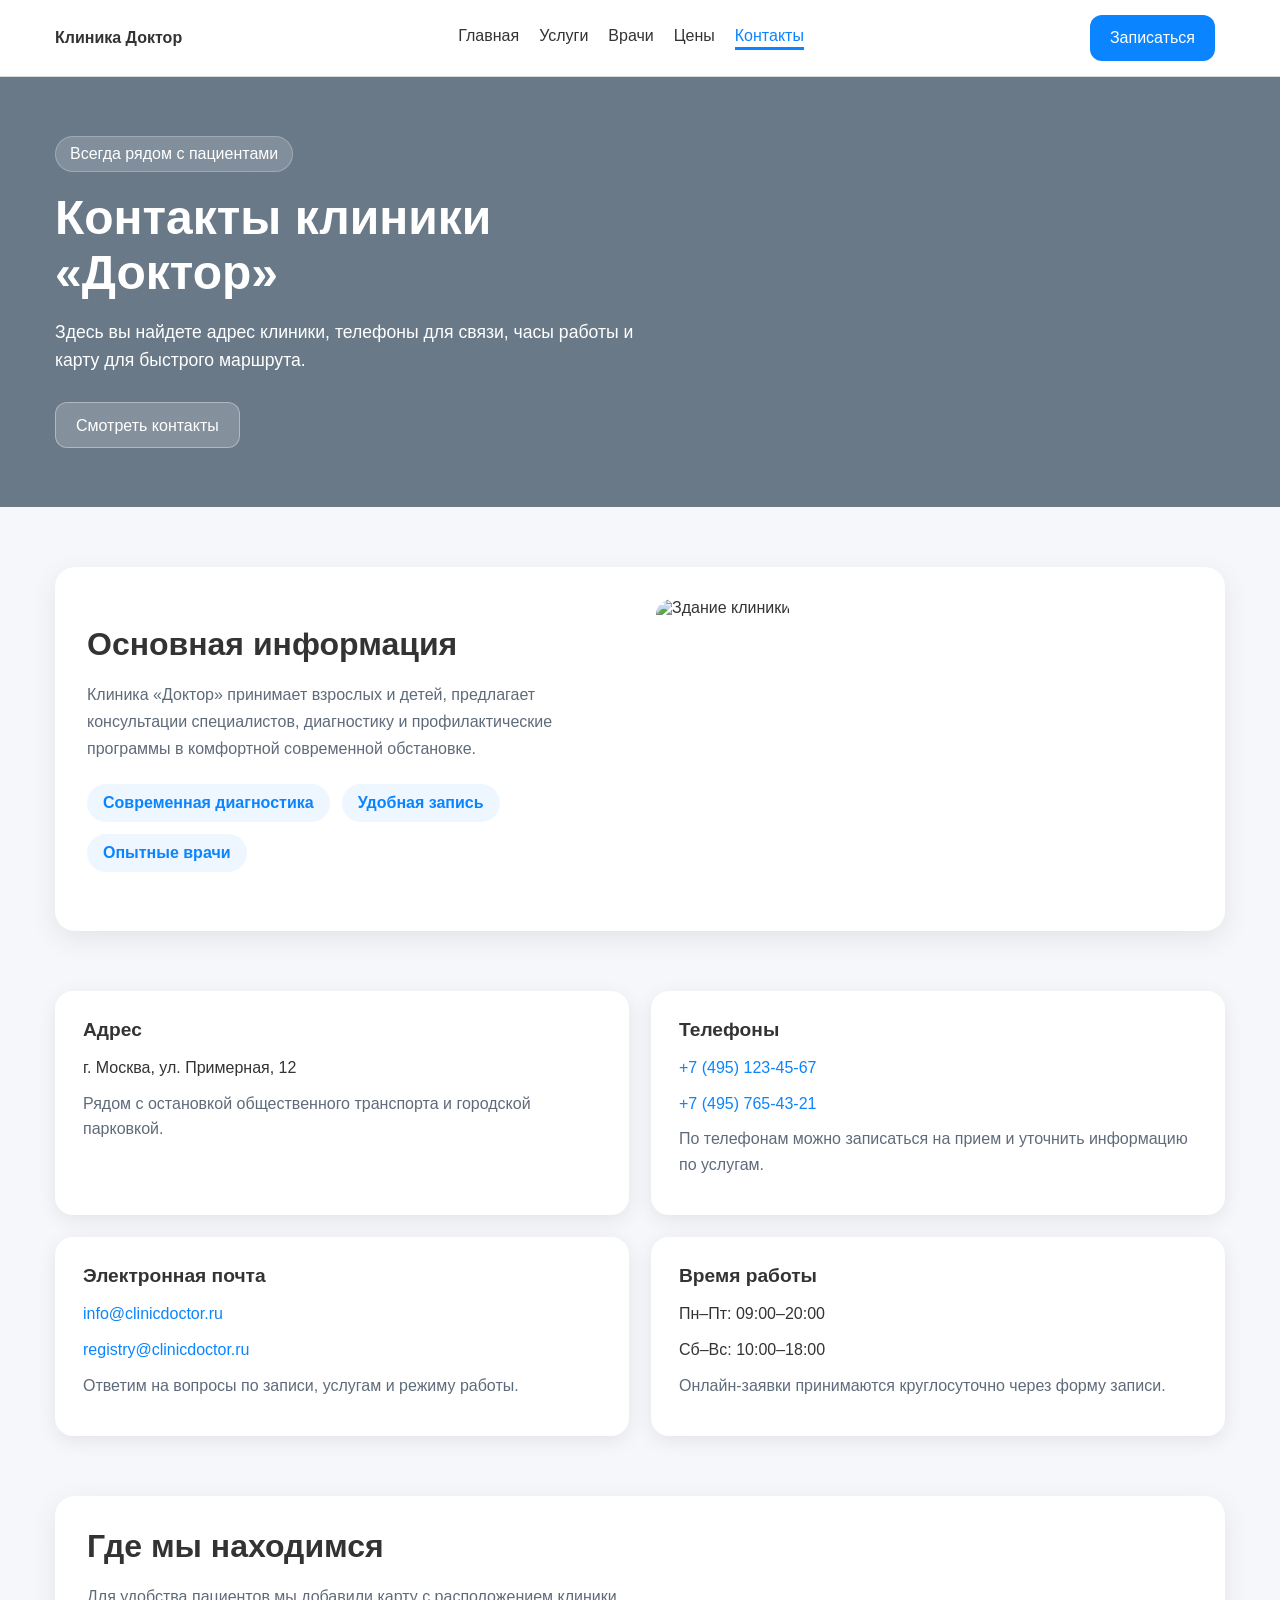
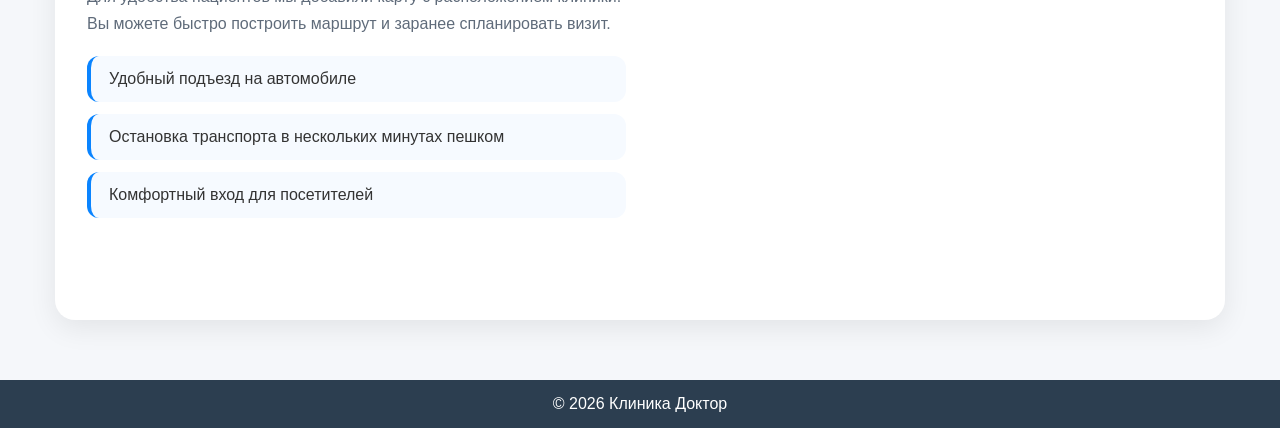
==== contacts.html @ b731447a "Add files via upload" ====
<!DOCTYPE html>
<html lang="ru">
<head>
    <meta charset="UTF-8">
    <meta name="viewport" content="width=device-width, initial-scale=1.0">
    <title>Контакты — Клиника Доктор</title>
    <link rel="stylesheet" href="contacts.css">
    <link rel="stylesheet" href="account-ui.css?v=5">
</head>
<body>

<header class="header">
    <div class="container nav">
        <a href="index.html" class="logo">Клиника Доктор</a>
        <nav class="menu">
            <a href="index.html">Главная</a>
            <a href="services.html">Услуги</a>
            <a href="doctors.html">Врачи</a>
            <a href="prices.html">Цены</a>
            <a href="contacts.html" class="active">Контакты</a>
        </nav>
        <a href="auth.html#register" class="btn primary">Записаться</a>
    </div>
</header>

<section class="hero contacts-hero">
    <div class="container hero-content">
        <div class="hero-text">
            <span class="hero-badge">Всегда рядом с пациентами</span>
            <h1>Контакты клиники «Доктор»</h1>
            <p>Здесь вы найдете адрес клиники, телефоны для связи, часы работы и карту для быстрого маршрута.</p>
            <a href="#contact-info" class="btn glass">Смотреть контакты</a>
        </div>
    </div>
</section>

<section class="container contact-overview" id="contact-info">
    <div class="contact-card intro-card">
        <div class="intro-text">
            <h2 class="section-title">Основная информация</h2>
            <p>Клиника «Доктор» принимает взрослых и детей, предлагает консультации специалистов, диагностику и профилактические программы в комфортной современной обстановке.</p>
            <div class="contact-tags">
                <span>Современная диагностика</span>
                <span>Удобная запись</span>
                <span>Опытные врачи</span>
            </div>
        </div>
        <div class="intro-image">
            <img src="foto/bolnica.jpg" alt="Здание клиники">
        </div>
    </div>
</section>

<section class="container contact-details">
    <div class="details-grid">
        <article class="detail-card">
            <h3>Адрес</h3>
            <p>г. Москва, ул. Примерная, 12</p>
            <p class="detail-note">Рядом с остановкой общественного транспорта и городской парковкой.</p>
        </article>

        <article class="detail-card">
            <h3>Телефоны</h3>
            <p><a href="tel:+74951234567">+7 (495) 123-45-67</a></p>
            <p><a href="tel:+74957654321">+7 (495) 765-43-21</a></p>
            <p class="detail-note">По телефонам можно записаться на прием и уточнить информацию по услугам.</p>
        </article>

        <article class="detail-card">
            <h3>Электронная почта</h3>
            <p><a href="mailto:info@clinicdoctor.ru">info@clinicdoctor.ru</a></p>
            <p><a href="mailto:registry@clinicdoctor.ru">registry@clinicdoctor.ru</a></p>
            <p class="detail-note">Ответим на вопросы по записи, услугам и режиму работы.</p>
        </article>

        <article class="detail-card">
            <h3>Время работы</h3>
            <p>Пн–Пт: 09:00–20:00</p>
            <p>Сб–Вс: 10:00–18:00</p>
            <p class="detail-note">Онлайн-заявки принимаются круглосуточно через форму записи.</p>
        </article>
    </div>
</section>

<section class="container map-section">
    <div class="map-card">
        <div class="map-info">
            <h2 class="section-title">Где мы находимся</h2>
            <p>Для удобства пациентов мы добавили карту с расположением клиники. Вы можете быстро построить маршрут и заранее спланировать визит.</p>
            <ul class="map-points">
                <li>Удобный подъезд на автомобиле</li>
                <li>Остановка транспорта в нескольких минутах пешком</li>
                <li>Комфортный вход для посетителей</li>
            </ul>
        </div>
        <div class="map-frame">
            <iframe
                src="https://www.google.com/maps/embed?pb=!1m18!1m12!1m3!1d2244.501698583633!2d37.618423!3d55.751244!2m3!1f0!2f0!3f0!3m2!1i1024!2i768!4f13.1!3m3!1m2!1s0x46b54a5a5f2959b7%3A0x51a8c6de3b7a3f60!2z0JzQvtGB0LrQstCwLCDQmtGA0LDRgdC90LDRjyDQv9C70L7RidCw0LTRjA!5e0!3m2!1sru!2sru!4v1713350400000!5m2!1sru!2sru"
                width="100%"
                height="100%"
                style="border: 0;"
                allowfullscreen=""
                loading="lazy"
                referrerpolicy="no-referrer-when-downgrade"></iframe>
        </div>
    </div>
</section>

<footer class="footer">
    <div class="container">
        <p>© 2026 Клиника Доктор</p>
    </div>
</footer>

<script>
const links = document.querySelectorAll('.menu a');
links.forEach(link => {
    if (link.href === window.location.href) {
        link.classList.add('active');
    }
});
</script>
<script src="account-ui.js?v=5"></script>

</body>
</html>
---- contacts.css ----
* {
    margin: 0;
    padding: 0;
    box-sizing: border-box;
    font-family: Arial, sans-serif;
}

body {
    background: #f5f7fa;
    color: #333;
}

.container {
    max-width: 1200px;
    margin: auto;
    padding: 0 15px;
}

.header {
    background: white;
    padding: 15px 0;
    border-bottom: 1px solid #ddd;
}

.nav {
    display: flex;
    justify-content: space-between;
    align-items: center;
    gap: 20px;
}

.menu {
    display: flex;
    flex-wrap: wrap;
    margin: 0 auto;
}

.nav a {
    margin: 0 10px;
    text-decoration: none;
    color: #333;
    transition: 0.3s;
}

.nav a:hover {
    color: #0a84ff;
}

.nav a.active {
    color: #0a84ff;
    border-bottom: 3px solid #0a84ff;
    padding-bottom: 2px;
}

.logo {
    font-weight: bold;
}

.nav .logo {
    margin: 0;
    color: #333;
    text-decoration: none;
}

.btn {
    display: inline-flex;
    align-items: center;
    justify-content: center;
    padding: 12px 20px;
    border-radius: 12px;
    font-weight: 500;
    cursor: pointer;
    transition: all 0.25s ease;
    border: none;
    text-decoration: none;
    line-height: 1.2;
    text-align: center;
    min-height: 46px;
    white-space: nowrap;
}

.btn.primary {
    background: #0a84ff;
    color: white;
}

.btn.primary:hover {
    background: #339cff;
    transform: scale(1.05);
    box-shadow: 0 8px 20px rgba(10, 132, 255, 0.3);
}

.btn.glass {
    background: rgba(255, 255, 255, 0.18);
    color: white;
    border: 1px solid rgba(255, 255, 255, 0.35);
    backdrop-filter: blur(10px);
    -webkit-backdrop-filter: blur(10px);
}

.btn.glass:hover {
    transform: scale(1.05);
    background: rgba(255, 255, 255, 0.28);
    box-shadow: 0 8px 25px rgba(255, 255, 255, 0.18);
}

.contacts-hero {
    min-height: 430px;
    display: flex;
    align-items: center;
    color: white;
    background-image: linear-gradient(rgba(5, 30, 54, 0.58), rgba(5, 30, 54, 0.58)), url(foto/glav.png);
    background-size: cover;
    background-position: center;
}

.hero-content {
    width: 100%;
}

.hero-text {
    max-width: 620px;
}

.hero-text h1 {
    font-size: 3rem;
    line-height: 1.15;
    margin-bottom: 18px;
}

.hero-text p {
    font-size: 1.1rem;
    line-height: 1.6;
    margin-bottom: 28px;
}

.hero-badge {
    display: inline-block;
    margin-bottom: 18px;
    padding: 8px 14px;
    border-radius: 999px;
    background: rgba(255, 255, 255, 0.16);
    border: 1px solid rgba(255, 255, 255, 0.24);
}

.section-title {
    font-size: 2rem;
    margin-bottom: 18px;
}

.contact-overview,
.contact-details,
.map-section {
    margin: 60px auto;
}

.contact-card,
.map-card {
    background: white;
    border-radius: 20px;
    box-shadow: 0 8px 28px rgba(0, 0, 0, 0.08);
}

.intro-card {
    display: flex;
    align-items: center;
    gap: 32px;
    padding: 32px;
}

.intro-text,
.intro-image {
    flex: 1;
}

.intro-text p {
    line-height: 1.7;
    color: #5f6b7a;
}

.contact-tags {
    display: flex;
    flex-wrap: wrap;
    gap: 12px;
    margin-top: 22px;
}

.contact-tags span {
    padding: 10px 16px;
    border-radius: 999px;
    background: #eef6ff;
    color: #0a84ff;
    font-weight: 600;
}

.intro-image img {
    width: 100%;
    min-height: 300px;
    object-fit: cover;
    border-radius: 16px;
}

.details-grid {
    display: grid;
    grid-template-columns: repeat(2, 1fr);
    gap: 22px;
}

.detail-card {
    background: white;
    padding: 28px;
    border-radius: 18px;
    box-shadow: 0 5px 20px rgba(0, 0, 0, 0.08);
    transition: transform 0.3s ease, box-shadow 0.3s ease;
}

.detail-card:hover {
    transform: translateY(-5px);
    box-shadow: 0 12px 28px rgba(0, 0, 0, 0.12);
}

.detail-card h3 {
    margin-bottom: 14px;
    font-size: 1.2rem;
}

.detail-card p {
    margin-bottom: 10px;
    line-height: 1.6;
}

.detail-card a {
    color: #0a84ff;
    text-decoration: none;
}

.detail-card a:hover {
    text-decoration: underline;
}

.detail-note {
    color: #5f6b7a;
}

.map-card {
    display: flex;
    gap: 28px;
    padding: 32px;
}

.map-info,
.map-frame {
    flex: 1;
}

.map-info p {
    color: #5f6b7a;
    line-height: 1.7;
    margin-bottom: 18px;
}

.map-points {
    list-style: none;
}

.map-points li {
    margin-bottom: 12px;
    padding: 14px 18px;
    background: #f6faff;
    border-left: 4px solid #0a84ff;
    border-radius: 12px;
}

.map-frame {
    min-height: 360px;
    overflow: hidden;
    border-radius: 18px;
}

.footer {
    background: #2c3e50;
    color: white;
    text-align: center;
    padding: 15px;
    margin-top: 60px;
}

@media (max-width: 992px) {
    .intro-card,
    .map-card {
        flex-direction: column;
    }

    .details-grid {
        grid-template-columns: 1fr;
    }

    .hero-text h1 {
        font-size: 2.5rem;
    }
}

@media (max-width: 768px) {
    .nav {
        flex-direction: column;
    }

    .menu {
        justify-content: center;
    }

    .contacts-hero {
        min-height: 380px;
        text-align: center;
    }

    .hero-text {
        margin: 0 auto;
    }

    .hero-text h1 {
        font-size: 2rem;
    }

    .intro-card,
    .map-card,
    .detail-card {
        padding: 22px;
    }

    .btn.primary,
    .btn.glass {
        width: 100%;
    }
}
---- account-ui.css ----
.account-hidden {
    display: none !important;
}

.account-widget {
    position: relative;
    margin-left: auto;
}

.account-trigger {
    width: 52px;
    height: 52px;
    border: none;
    border-radius: 50%;
    background: linear-gradient(135deg, #0a84ff, #37b4ff);
    color: #fff;
    font-size: 1rem;
    font-weight: 700;
    cursor: pointer;
    box-shadow: 0 12px 30px rgba(10, 132, 255, 0.24);
    transition: transform 0.2s ease, box-shadow 0.2s ease;
}

.account-trigger:hover {
    transform: translateY(-2px);
    box-shadow: 0 16px 34px rgba(10, 132, 255, 0.3);
}

.account-trigger:focus-visible,
.account-action:focus-visible,
.account-logout:focus-visible,
.auth-form input:focus-visible {
    outline: 3px solid rgba(10, 132, 255, 0.22);
    outline-offset: 3px;
}

.account-panel {
    position: absolute;
    top: calc(100% + 14px);
    right: 0;
    width: min(360px, calc(100vw - 30px));
    background: #fff;
    border-radius: 20px;
    padding: 22px;
    box-shadow: 0 22px 50px rgba(15, 23, 42, 0.16);
    border: 1px solid rgba(148, 163, 184, 0.24);
    z-index: 30;
    display: none;
}

.account-panel.open {
    display: block;
}

.account-panel::before {
    content: "";
    position: absolute;
    top: -7px;
    right: 22px;
    width: 14px;
    height: 14px;
    background: #fff;
    border-left: 1px solid rgba(148, 163, 184, 0.24);
    border-top: 1px solid rgba(148, 163, 184, 0.24);
    transform: rotate(45deg);
}

.account-user {
    display: flex;
    align-items: center;
    gap: 14px;
    margin-bottom: 18px;
}

.account-avatar {
    width: 58px;
    height: 58px;
    border-radius: 18px;
    background: linear-gradient(135deg, #e0f2fe, #bae6fd);
    color: #0369a1;
    display: flex;
    align-items: center;
    justify-content: center;
    font-size: 1.2rem;
    font-weight: 700;
}

.account-user h3 {
    margin: 0 0 4px;
    font-size: 1.05rem;
}

.account-user p,
.account-caption,
.account-empty,
.auth-message {
    margin: 0;
    color: #64748b;
    line-height: 1.5;
}

.account-section-title {
    margin: 0 0 10px;
    font-size: 0.95rem;
    color: #0f172a;
}

.account-appointments {
    display: grid;
    gap: 10px;
    margin: 0 0 18px;
}

.account-appointment {
    padding: 12px 14px;
    border-radius: 14px;
    background: #f8fbff;
    border: 1px solid #dbeafe;
}

.account-appointment strong,
.account-appointment span {
    display: block;
}

.account-appointment strong {
    margin-bottom: 4px;
    color: #0f172a;
}

.account-appointment span {
    color: #64748b;
    font-size: 0.93rem;
}

.account-actions {
    display: flex;
    gap: 10px;
    align-items: center;
}

.account-action,
.account-logout {
    flex: 1;
    min-height: 44px;
    border-radius: 12px;
    font-weight: 600;
    cursor: pointer;
    text-decoration: none;
    display: inline-flex;
    align-items: center;
    justify-content: center;
}

.account-action {
    background: #f8fafc;
    color: #0f172a;
    border: 1px solid #cbd5e1;
    text-align: center;
    padding: 0 14px;
}

.account-logout {
    background: #eff6ff;
    color: #0a84ff;
    border: 1px solid #bfdbfe;
}

.account-toast {
    position: fixed;
    right: 20px;
    bottom: 20px;
    max-width: 320px;
    background: #0f172a;
    color: #fff;
    padding: 14px 16px;
    border-radius: 14px;
    box-shadow: 0 16px 38px rgba(15, 23, 42, 0.26);
    opacity: 0;
    transform: translateY(14px);
    pointer-events: none;
    transition: opacity 0.25s ease, transform 0.25s ease;
    z-index: 150;
}

.account-toast.error {
    background: #b91c1c;
}

.account-toast.show {
    opacity: 1;
    transform: translateY(0);
}

body.account-modal-open {
    overflow: hidden;
}

.auth-message {
    margin-top: 12px;
    font-size: 0.95rem;
}

.auth-message.success {
    color: #0f766e;
}

.auth-message.error {
    color: #b91c1c;
}

.appointment-form .auth-message.error {
    width: 100%;
    margin: 4px 0 0;
    padding: 12px 14px;
    border-radius: 12px;
    background: #fef2f2;
    border: 1px solid #fecaca;
    color: #991b1b;
    font-weight: 600;
}

.appointment-modal {
    position: fixed;
    inset: 0;
    display: none;
    z-index: 100;
}

.appointment-modal.open {
    display: block;
}

.appointment-modal__backdrop {
    position: absolute;
    inset: 0;
    background: rgba(15, 23, 42, 0.6);
    backdrop-filter: blur(4px);
}

.appointment-modal__dialog {
    position: relative;
    width: min(520px, calc(100vw - 30px));
    margin: 70px auto;
    background: #fff;
    border-radius: 24px;
    box-shadow: 0 24px 60px rgba(15, 23, 42, 0.25);
    overflow: hidden;
}

.appointment-modal__body {
    padding: 28px;
}

.appointment-modal__close {
    position: absolute;
    top: 16px;
    right: 16px;
    width: 40px;
    height: 40px;
    border: none;
    border-radius: 50%;
    background: #eff6ff;
    color: #0a84ff;
    font-size: 1.4rem;
    cursor: pointer;
}

.appointment-modal__eyebrow {
    margin-bottom: 8px;
    color: #0a84ff;
    font-weight: 700;
}

.appointment-modal__body h2 {
    margin: 0 0 10px;
    font-size: 1.8rem;
    color: #0f172a;
}

.appointment-modal__service {
    margin: 0 0 6px;
    font-size: 1.05rem;
    font-weight: 700;
    color: #0f172a;
}

.appointment-modal__subtitle {
    margin: 0 0 18px;
    color: #64748b;
    line-height: 1.6;
}

.appointment-form {
    display: grid;
    gap: 16px;
}

.appointment-form label {
    display: grid;
    gap: 8px;
}

.appointment-fixed {
    padding: 13px 16px;
    border: 1px solid #d7e3f3;
    border-radius: 14px;
    background: #f8fbff;
    color: #334155;
    font-weight: 600;
}

.appointment-form label.hidden {
    display: none;
}

.appointment-form span {
    font-size: 0.95rem;
    font-weight: 600;
    color: #425466;
}

.appointment-form input,
.appointment-form select,
.appointment-form textarea {
    width: 100%;
    border: 1px solid #d7e3f3;
    border-radius: 14px;
    padding: 14px 16px;
    font-size: 1rem;
    background: #fff;
    transition: border-color 0.25s ease, box-shadow 0.25s ease;
}

.appointment-form textarea {
    resize: vertical;
}

.appointment-form input:focus,
.appointment-form select:focus,
.appointment-form textarea:focus {
    outline: none;
    border-color: #0a84ff;
    box-shadow: 0 0 0 4px rgba(10, 132, 255, 0.14);
}

.profile-page {
    min-height: calc(100vh - 78px);
    padding: 42px 0 64px;
    background:
        radial-gradient(circle at top right, rgba(10, 132, 255, 0.1), transparent 30%),
        linear-gradient(180deg, #f8fbff 0%, #eef5fb 100%);
}

.profile-layout {
    display: grid;
    grid-template-columns: 340px 1fr;
    gap: 24px;
    align-items: start;
}

.profile-card,
.profile-section {
    background: rgba(255, 255, 255, 0.96);
    border-radius: 24px;
    padding: 28px;
    box-shadow: 0 18px 40px rgba(15, 23, 42, 0.08);
}

.profile-card h1,
.profile-section h2 {
    margin: 0 0 18px;
    color: #0f172a;
}

.profile-avatar {
    width: 78px;
    height: 78px;
    border-radius: 24px;
    background: linear-gradient(135deg, #0a84ff, #38bdf8);
    color: #fff;
    display: flex;
    align-items: center;
    justify-content: center;
    font-size: 1.7rem;
    font-weight: 700;
    margin-bottom: 18px;
}

.profile-details {
    display: grid;
    gap: 14px;
}

.profile-detail {
    padding: 14px 16px;
    border-radius: 16px;
    background: #f8fbff;
    border: 1px solid #dbeafe;
}

.profile-detail span {
    display: block;
    margin-bottom: 4px;
    font-size: 0.85rem;
    color: #64748b;
}

.profile-detail strong {
    color: #0f172a;
}

.profile-summary {
    display: grid;
    grid-template-columns: repeat(2, minmax(0, 1fr));
    gap: 18px;
    margin-bottom: 24px;
}

.profile-summary-card {
    padding: 18px;
    border-radius: 18px;
    background: #f8fbff;
    border: 1px solid #dbeafe;
}

.profile-summary-card span {
    display: block;
    margin-bottom: 6px;
    color: #64748b;
}

.profile-summary-card strong {
    font-size: 1.8rem;
    color: #0a84ff;
}

.profile-appointments {
    display: grid;
    gap: 16px;
}

.profile-appointment-card {
    display: flex;
    justify-content: space-between;
    gap: 18px;
    padding: 20px;
    border-radius: 20px;
    background: #f8fbff;
    border: 1px solid #dbeafe;
}

.profile-appointment-card h3 {
    margin: 8px 0;
    color: #0f172a;
}

.profile-appointment-card p {
    margin: 0;
    color: #64748b;
    line-height: 1.6;
}

.profile-appointment-date {
    color: #0a84ff !important;
    font-weight: 700;
}

.profile-appointment-price {
    margin-top: 8px !important;
    color: #0f172a !important;
    font-weight: 700;
}

.profile-appointment-note {
    margin-top: 10px !important;
}

.profile-cancel-btn {
    align-self: center;
    flex: 0 0 auto;
}

.appointment-actions {
    display: flex;
    align-items: center;
    justify-content: flex-end;
    flex-wrap: wrap;
    gap: 10px;
    min-width: 220px;
}

.appointment-status {
    display: inline-flex;
    width: fit-content;
    margin-top: 8px !important;
    padding: 6px 10px;
    border-radius: 999px;
    background: #e0f2fe;
    color: #0369a1 !important;
    font-weight: 700;
}

.profile-empty {
    padding: 28px;
    border-radius: 20px;
    background: #f8fbff;
    border: 1px dashed #bfdbfe;
    text-align: center;
}

.profile-empty h3 {
    margin: 0 0 10px;
}

.profile-empty p {
    margin: 0 0 18px;
}

@media (max-width: 768px) {
    .account-widget {
        margin-left: 0;
    }

    .account-panel {
        right: 50%;
        transform: translateX(50%);
    }

    .account-panel::before {
        right: 50%;
        transform: translateX(50%) rotate(45deg);
    }

    .account-actions {
        flex-direction: column;
    }

    .appointment-modal__dialog {
        margin: 24px auto;
    }

    .appointment-modal__body {
        padding: 22px;
    }

    .profile-layout {
        grid-template-columns: 1fr;
    }

    .profile-summary {
        grid-template-columns: 1fr;
    }

    .profile-appointment-card {
        flex-direction: column;
    }

    .appointment-actions {
        justify-content: stretch;
        min-width: 0;
    }

    .appointment-actions .btn,
    .appointment-actions .profile-cancel-btn {
        width: 100%;
    }
}
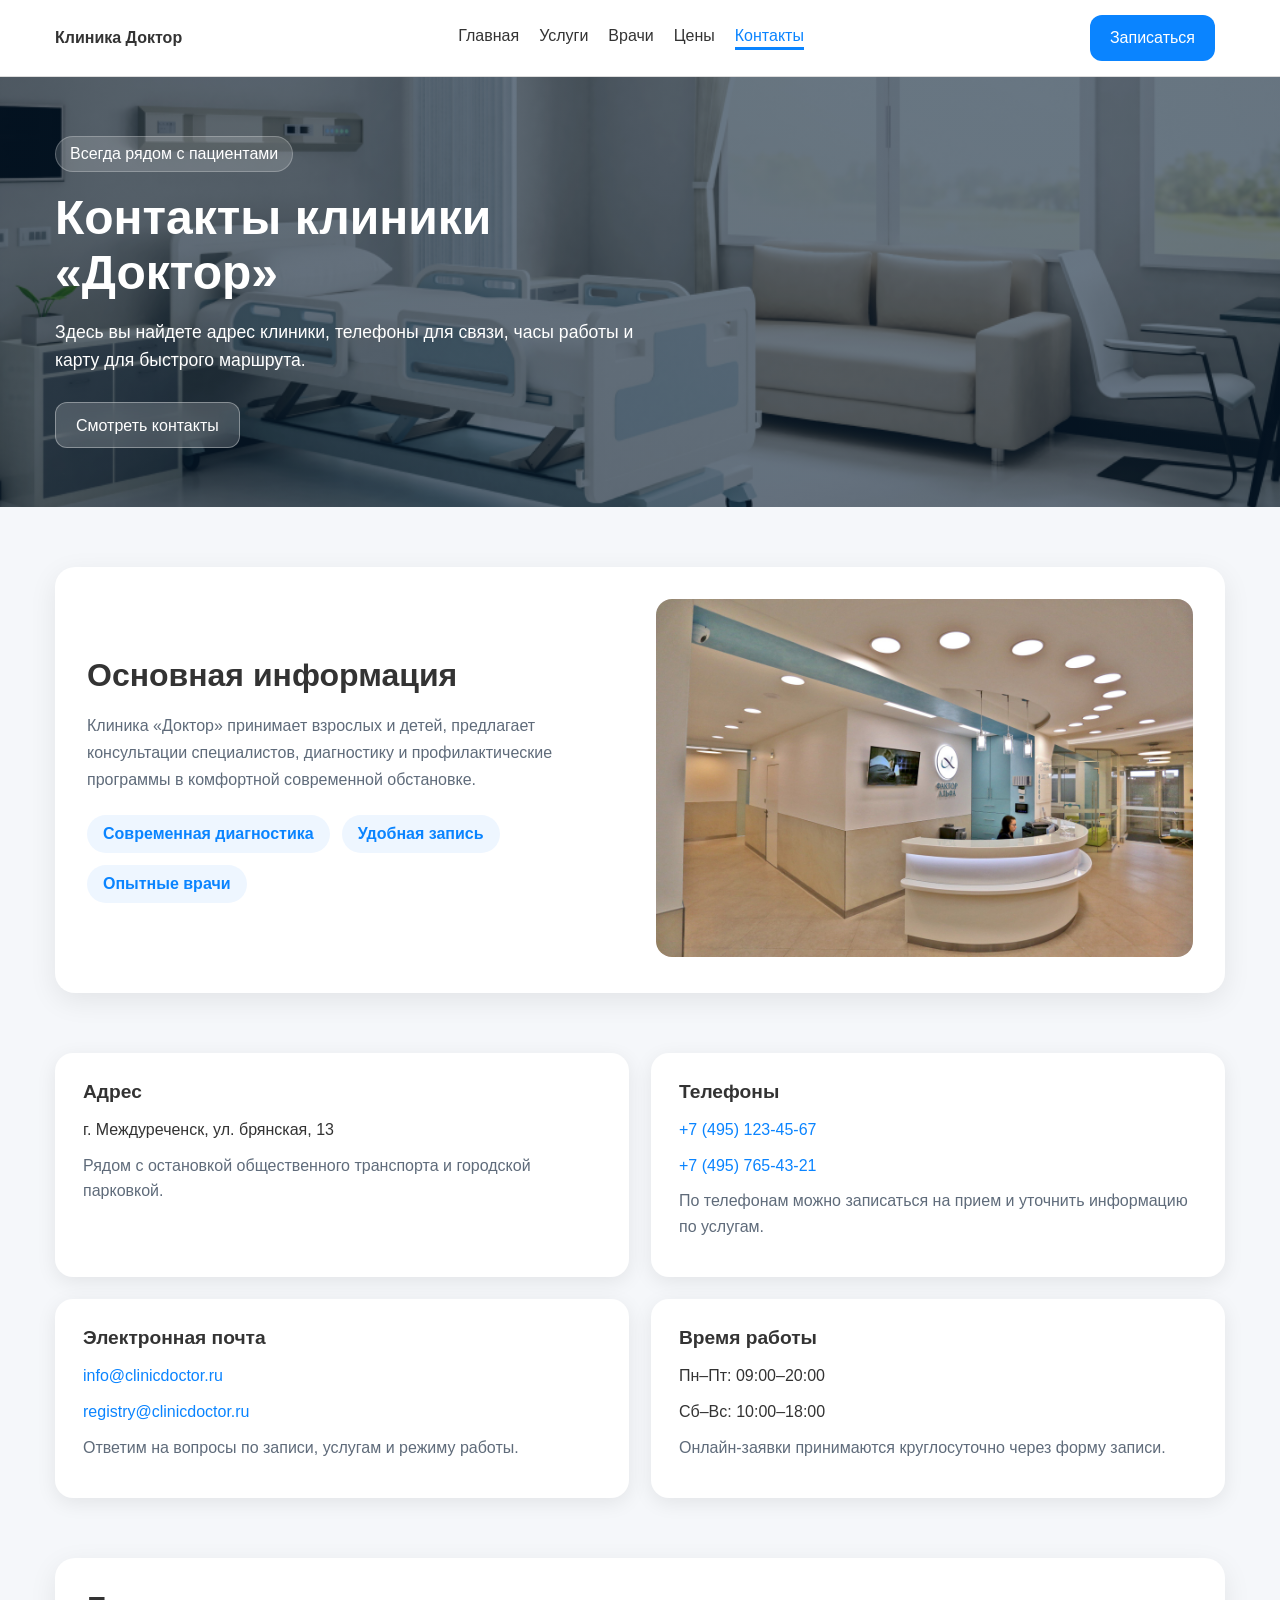
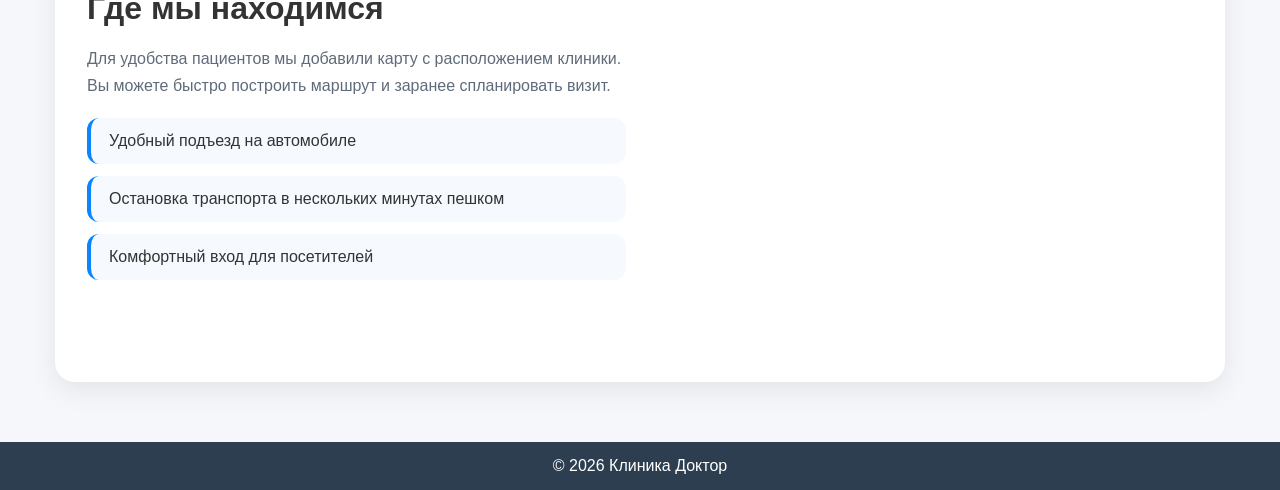
==== commit 07ec6eb1: "Update contacts.html" ====
--- a/contacts.html
+++ b/contacts.html
@@ -5,13 +5,13 @@
     <meta name="viewport" content="width=device-width, initial-scale=1.0">
     <title>Контакты — Клиника Доктор</title>
     <link rel="stylesheet" href="contacts.css">
-    <link rel="stylesheet" href="account-ui.css?v=5">
+    <link rel="stylesheet" href="account-ui.css?v=5">
 </head>
 <body>
 
 <header class="header">
     <div class="container nav">
-        <a href="index.html" class="logo">Клиника Доктор</a>
+        <a href="index.html" class="logo">Клиника Доктор</a>
         <nav class="menu">
             <a href="index.html">Главная</a>
             <a href="services.html">Услуги</a>
@@ -55,7 +55,7 @@
     <div class="details-grid">
         <article class="detail-card">
             <h3>Адрес</h3>
-            <p>г. Москва, ул. Примерная, 12</p>
+            <p>г. Междуреченск, ул. брянская, 13</p>
             <p class="detail-note">Рядом с остановкой общественного транспорта и городской парковкой.</p>
         </article>
 
@@ -120,7 +120,7 @@
     }
 });
 </script>
-<script src="account-ui.js?v=5"></script>
+<script src="account-ui.js?v=5"></script>
 
 </body>
 </html>
